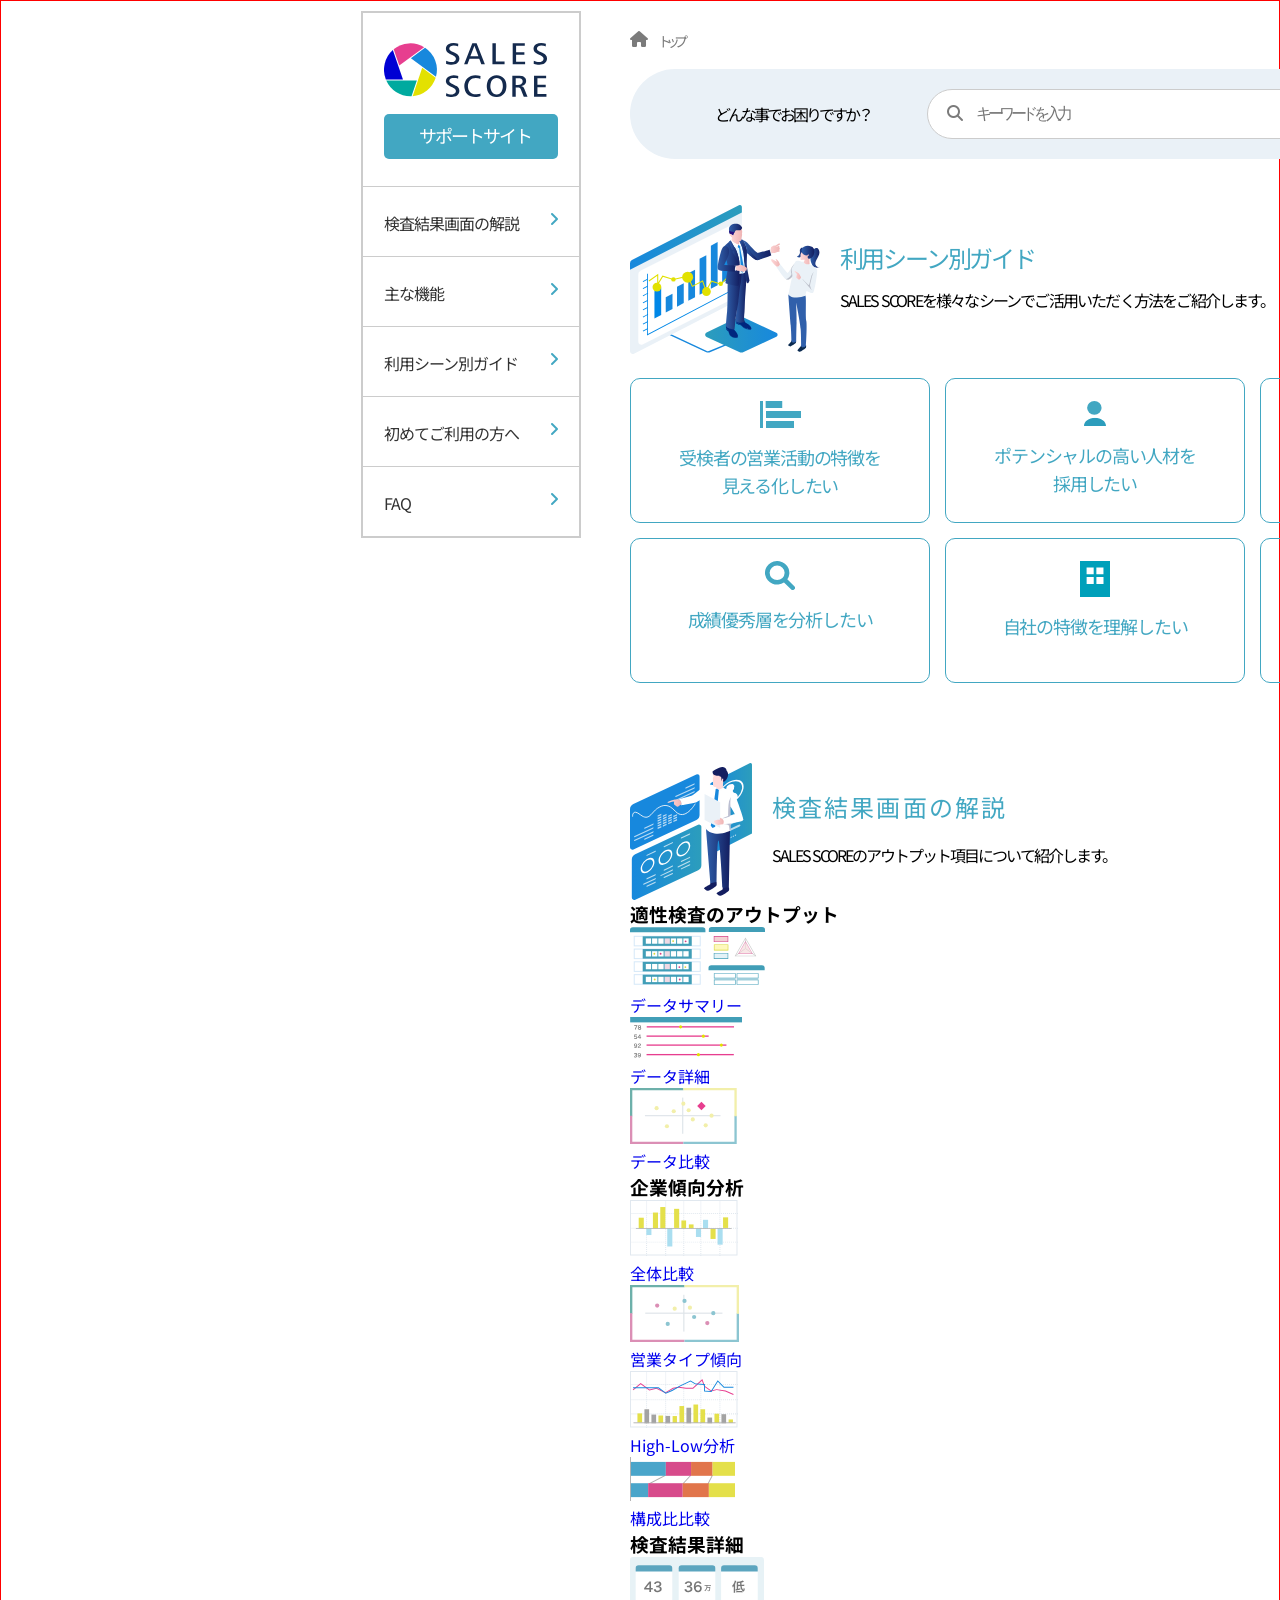
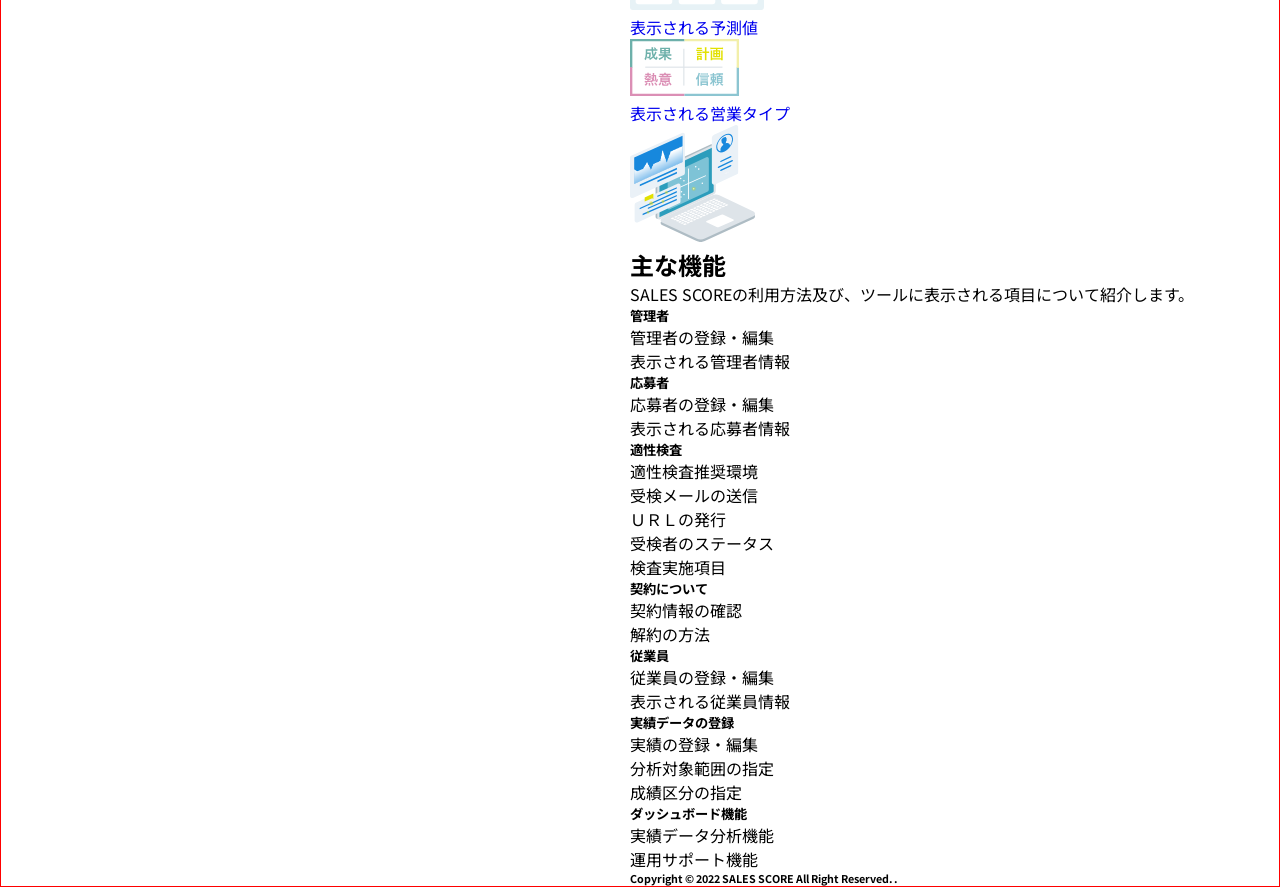
==== lamvuthanhtai/index.html @ 81ef3e2a "html structure" ====
<!DOCTYPE html>
<html lang="en">

<head>
    <meta charset="UTF-8">
    <meta http-equiv="X-UA-Compatible" content="IE=edge">
    <meta name="viewport" content="width=device-width, initial-scale=1.0">
    <title>Document</title>

    <!-- Link fonts -->
    <link rel="preconnect" href="https://fonts.googleapis.com">
    <link rel="preconnect" href="https://fonts.gstatic.com" crossorigin>
    <link href="https://fonts.googleapis.com/css2?family=Noto+Sans+JP:wght@400;500;700&display=swap" rel="stylesheet">

    <!-- Link icon -->
    <link rel="stylesheet" href="https://cdnjs.cloudflare.com/ajax/libs/font-awesome/6.4.2/css/all.min.css"
        integrity="sha512-z3gLpd7yknf1YoNbCzqRKc4qyor8gaKU1qmn+CShxbuBusANI9QpRohGBreCFkKxLhei6S9CQXFEbbKuqLg0DA=="
        crossorigin="anonymous" referrerpolicy="no-referrer" />

    <!-- Link css -->
    <link rel="stylesheet" href="./assets/css/base.css">
    <link rel="stylesheet" href="./assets/css/style.css">


</head>

<body>
    <div class="myapp">
        <div class="myapp__cover">
            <div class="myapp__column--left">
                <nav class="navbar">
                    <div class="navbar__cover">
                        <img src="./assets/img/アートワーク 7.svg" alt="company_logo" class="navbar__logo">
                        <a href="#" class="navbar__move">サポートサイト</a>
                    </div>
                    <ul class="navbar__list">
                        <li class="navbar__item">
                            <a href="#" class="navbar__link">
                                検査結果画面の解説
                                <i class="fa-sharp fa-solid fa-angle-right navbar__icon"></i>
                            </a>
                        </li>
                        <li class="navbar__item">
                            <a href="#" class="navbar__link">
                                主な機能
                                <i class="fa-sharp fa-solid fa-angle-right navbar__icon"></i>
                            </a>
                        </li>
                        <li class="navbar__item">
                            <a href="#" class="navbar__link">
                                利用シーン別ガイド
                                <i class="fa-sharp fa-solid fa-angle-right navbar__icon"></i>
                            </a>
                        </li>
                        <li class="navbar__item">
                            <a href="#" class="navbar__link">
                                初めてご利用の方へ
                                <i class="fa-sharp fa-solid fa-angle-right navbar__icon"></i>
                            </a>
                        </li>
                        <li class="navbar__item">
                            <a href="#" class="navbar__link">
                                FAQ
                                <i class="fa-sharp fa-solid fa-angle-right navbar__icon"></i>
                            </a>
                        </li>
                    </ul>
                </nav>
            </div>
            <div class="myapp__column--right">
                <header class="header">
                    <div class="header__cover">
                        <div class="header__left">
                            <a href="#" class="header__home">
                                <i class="fa-solid fa-house header__home--icon"></i>
                                <span class="header__home--text">トップ</span>
                            </a>
                        </div>
                        <div class="header__right">
                            <a href="#" class="header__login">
                                ログイン
                                <i class="fa-solid fa-arrow-up-right-from-square header__login--icon"></i>
                            </a>
                            <a href="#" class="header__mail">
                                お問い合わせ
                                <i class="fa-regular fa-envelope header__mail--icon"></i>
                            </a>
                        </div>
                    </div>
                    <div class="search">
                        <div class="search__cover">
                            <div class="search__lable">どんな事でお困りですか？</div>
                            <div class="search__input--cover">
                                <input type="text" class="search__input" placeholder="キーワードを入力">
                                <a href="#" class="search__action">
                                    <i class="fa-solid fa-magnifying-glass search__icon"></i>
                                </a>
                            </div>
                            <button class="search__btn">検索</button>
                        </div>
                    </div>
                </header>
                <main class="main">
                    <section class="intro">
                        <img src="./assets/img/アートワーク 38.svg" alt="introductions_img" class="intro__image">
                        <div class="intro__content">
                            <h1 class="intro__heading">利用シーン別ガイド</h1>
                            <p class="intro__para">SALES SCOREを様々なシーンでご活用いただく方法をご紹介します。</p>
                        </div>
                    </section>
                    <section class="option">
                        <div class="option__list">
                            <a href="#" class="option__link">
                                <div class="option__content">
                                    <div class="option__img">
                                        <img src="./assets/img/icon_charbar.svg" alt="icon_charbar" class="option__logo">
                                    </div>
                                    <div class="option__title">
                                        <p class="option__para">
                                            受検者の営業活動の特徴を見える化したい
                                        </p>
                                    </div>
                                </div>
                            </a>
                            <a href="#" class="option__link">
                                <div class="option__content">
                                    <div class="option__img">
                                        <img src="./assets/img/icon_person.svg" alt="icon_person" class="option__logo">
                                    </div>
                                    <div class="option__title">
                                        <p class="option__para">
                                            ポテンシャルの高い人材を採用したい
                                        </p>
                                    </div>
                                </div>
                            </a>
                            <a href="#" class="option__link">
                                <div class="option__content">
                                    <div class="option__img">
                                        <img src="./assets/img/icon_dev.svg" alt="icon_dev" class="option__logo">
                                    </div>
                                    <div class="option__title">
                                        <p class="option__para">
                                            離職率を改善したい
                                        </p>
                                    </div>
                                </div>
                            </a>
                            <a href="#" class="option__link">
                                <div class="option__content">
                                    <div class="option__img">
                                        <img src="./assets/img/icon_search.svg" alt="icon_search" class="option__logo">
                                    </div>
                                    <div class="option__title">
                                        <p class="option__para">
                                            成績優秀層を分析したい
                                        </p>
                                    </div>
                                </div>
                            </a>
                            <a href="#" class="option__link">
                                <div class="option__content">
                                    <div class="option__img">
                                        <img src="./assets/img/icon_window.svg" alt="icon_window" class="option__logo">
                                    </div>
                                    <div class="option__title">
                                        <p class="option__para">
                                            自社の特徴を理解したい
                                        </p>
                                    </div>
                                </div>
                            </a>
                            <a href="#" class="option__link">
                                <div class="option__content">
                                    <div class="option__img">
                                        <img src="./assets/img/icon_comment.svg" alt="icon_comment" class="option__logo">
                                    </div>
                                    <div class="option__title">
                                        <p class="option__para">
                                            社員のコミュニケーションを改善したい
                                        </p>
                                    </div>
                                </div>
                            </a>
                        </div>
                    </section>
                    <section class="explain">
                        <img src="./assets/img/アートワーク 8.svg" alt="explain_img" class="explain__image">
                        <div class="explain__content">
                            <h1 class="explain__heading">検査結果画面の解説</h1>
                            <p class="explain__para">SALES SCOREのアウトプット項目について紹介します。</p>
                        </div>
                    </section>
                    <section class="output">
                        <div class="output__cover">
                            <h3 class="output__heading">適性検査のアウトプット</h3>
                            <ul class="output__list">
                                <li class="output__item">
                                    <a href="#" class="output__link">
                                        <img src="./assets/img/Group 47503.svg" alt="char_logo" class="output__logo">
                                        <p class="output__title">データサマリー</p>
                                    </a>
                                </li>
                                <li class="output__item">
                                    <a href="#" class="output__link">
                                        <img src="./assets/img/Group 47547.svg" alt="char_logo" class="output__logo">
                                        <p class="output__title">データ詳細</p>
                                    </a>
                                </li>
                                <li class="output__item">
                                    <a href="#" class="output__link">
                                        <img src="./assets/img/Group 47550.svg" alt="char_logo" class="output__logo">
                                        <p class="output__title">データ比較</p>
                                    </a>
                                </li>
                            </ul>
                        </div>
                        <div class="output__cover">
                            <h3 class="output__heading">企業傾向分析</h3>
                            <ul class="output__list">
                                <li class="output__item">
                                    <a href="#" class="output__link">
                                        <img src="./assets/img/Group 47553.svg" alt="char_logo" class="output__logo">
                                        <p class="output__title">全体比較</p>
                                    </a>
                                </li>
                                <li class="output__item">
                                    <a href="#" class="output__link">
                                        <img src="./assets/img/Group 47556.svg" alt="char_logo" class="output__logo">
                                        <p class="output__title">営業タイプ傾向</p>
                                    </a>
                                </li>
                                <li class="output__item">
                                    <a href="#" class="output__link">
                                        <img src="./assets/img/Group 47557.svg" alt="char_logo" class="output__logo">
                                        <p class="output__title">High-Low分析</p>
                                    </a>
                                </li>
                                <li class="output__item">
                                    <a href="#" class="output__link">
                                        <img src="./assets/img/Group 47558.svg" alt="char_logo" class="output__logo">
                                        <p class="output__title">構成比比較</p>
                                    </a>
                                </li>
                            </ul>
                        </div>
                        <div class="output__cover">
                            <h3 class="output__heading">検査結果詳細</h3>
                            <ul class="output__list">
                                <li class="output__item">
                                    <a href="#" class="output__link">
                                        <img src="./assets/img/Group 47564.svg" alt="char_logo" class="output__logo">
                                        <p class="output__title">表示される予測値</p>
                                    </a>
                                </li>
                                <li class="output__item">
                                    <a href="#" class="output__link">
                                        <img src="./assets/img/Group 47563.svg" alt="char_logo" class="output__logo">
                                        <p class="output__title"> 表示される営業タイプ</p>
                                    </a>
                                </li>
                            </ul>
                        </div>
                    </section>
                    <section class="function">
                        <img src="./assets/img/アートワーク 39.svg" alt="function_img" class="function__image">
                        <div class="function__content">
                            <h1 class="function__heading">主な機能</h1>
                            <p class="function__para">SALES SCOREの利用方法及び、ツールに表示される項目について紹介します。</p>
                        </div>
                    </section>
                    <section class="info">
                        <div class="info__column">
                            <div class="info__cover">
                                <h5 class="info__title">管理者</h5>
                                <ul class="info__list">
                                    <li class="info__item">管理者の登録・編集</li>
                                    <li class="info__item">表示される管理者情報</li>
                                </ul>
                            </div>
                            <div class="info__cover">
                                <h5 class="info__title">応募者</h5>
                                <ul class="info__list">
                                    <li class="info__item">応募者の登録・編集</li>
                                    <li class="info__item">表示される応募者情報</li>
                                </ul>
                            </div>
                            <div class="info__cover">
                                <h5 class="info__title">適性検査</h5>
                                <ul class="info__list">
                                    <li class="info__item">適性検査推奨環境</li>
                                    <li class="info__item">受検メールの送信</li>
                                    <li class="info__item">ＵＲＬの発行</li>
                                    <li class="info__item">受検者のステータス</li>
                                    <li class="info__item">検査実施項目</li>
                                </ul>
                            </div>
                            <div class="info__cover">
                                <h5 class="info__title">契約について</h5>
                                <ul class="info__list">
                                    <li class="info__item">契約情報の確認</li>
                                    <li class="info__item">解約の方法</li>
                                </ul>
                            </div>
                        </div>
                        <div class="info__column">
                            <div class="info__cover">
                                <h5 class="info__title">従業員</h5>
                                <ul class="info__list">
                                    <li class="info__item">従業員の登録・編集</li>
                                    <li class="info__item">表示される従業員情報</li>
                                </ul>
                            </div>
                            <div class="info__cover">
                                <h5 class="info__title">実績データの登録</h5>
                                <ul class="info__list">
                                    <li class="info__item">実績の登録・編集</li>
                                    <li class="info__item">分析対象範囲の指定</li>
                                    <li class="info__item">成績区分の指定</li>
                                </ul>
                            </div>
                            <div class="info__cover">
                                <h5 class="info__title">ダッシュボード機能</h5>
                                <ul class="info__list">
                                    <li class="info__item">実績データ分析機能</li>
                                    <li class="info__item">運用サポート機能</li>
                                </ul>
                            </div>
                        </div>
                    </section>
                </main>
                <footer class="footer">
                    <div class="footer__cover">
                        <h6 class="footer__info">Copyright © 2022 SALES SCORE All Right Reserved. .</h6>
                    </div>
                </footer>
            </div>
        </div>
    </div>
</body>

</html>
---- lamvuthanhtai/assets/css/base.css ----
:root {
    --white-color: #ffffff;
    --main-color: #42A7C2;
    --primary-text-color: #333333;
    --icon-color: #7B7B7B;
    --box-color: #EAF1F7;

    --ff-main: 'Noto Sans JP', sans-serif;

    --fw-regular: 400;
    --fw-medium: 500;
    --fw-bold: 700;

    --fs-12: 12px;
    --fs-14: 14px;
    --fs-16: 16px;
    --fs-18: 18px;
    --fs-20: 20px;
    --fs-26: 26px;

    --max-w: 1920px;
}

/* Reset CSS */

/* Box-sizing border-box cho tất cả các phần tử */
*, *::before, *::after {
  box-sizing: border-box;
  margin: 0;
  padding: 0;
}

/* Loại bỏ đường viền cho các phần tử */
button, input, select, textarea {
  border: none;
  background: none;
}

/* Thiết lập font chung và kích thước chữ mặc định */
body {
  font-family: var(--ff-main);
}

/* Loại bỏ định dạng mặc định của danh sách và đường gạch chân của liên kết */
ul, ol {
  list-style: none;
}

a {
  text-decoration: none;
}

/* Thêm thuộc tính cursor pointer cho các phần tử có thể tương tác */
a, button {
  cursor: pointer;
}
---- lamvuthanhtai/assets/css/style.css ----
.body {
    display: flex;
    font-size: var(--fs-16);
    font-weight: var(--fw-regular);
}

/* Set layout */

.myapp {
    margin: auto;
    display: flex;
    flex-wrap: wrap;
    border: 1px solid red;
    max-width: var(--max-w);
}


.myapp__cover {
    gap: 49px;
    display: flex;
    /* flex-wrap: wrap; */
    padding: 10px 360px 0 360px;
}

/* navbar------------------------------------------------------------------- */

.navbar {
    border: 2px solid #ccc;
}

.navbar__cover {
    gap: 17px;
    display: flex;
    flex-direction: column;
    padding: 30px 21px 27px 21px;
}

.navbar__logo {
    width: 163.32px;
    height: 54.11px;
}

.navbar__move {
    width: 174px;
    letter-spacing: -2px;
    border-radius: 5px;
    text-align: center;
    font-size: var(--fs-18);
    padding: 8px 0px 11px 8px;
    color: var(--white-color);
    background-color: var(--main-color);
}

.navbar__list {
    width: 100%;
}

.navbar__item {
    padding: 24px 0px 21px 0px;
    border-top: 1px solid #ccc;
    letter-spacing: -1px;
}

.navbar__link {
    width: 100%;
    display: flex;
    padding: 0px 21px;
    flex-direction: row;
    justify-content: space-between;
    color: var(--primary-text-color);
}

.navbar__icon {
    width: 9px;
    height: 13.87px;
    color: var(--main-color);
}


.myapp__column--right {
    width: 932px;
}

/* header------------------------------------------------------------------- */

.header {
    margin-top: 20px;
}

.header__cover {
    display: flex;
    justify-content: space-between;
}

.header__home {
    gap: 10.1px;
    display: flex;
    color: var(--icon-color);
}

.header__home--icon {
    width: 17.87px;
    height: 15.89px;
}

.header__home--text {
    letter-spacing: -6px;
    font-size: var(--fs-14);
}


.header__right {
    gap: 27px;
    display: flex;
}

.header__login {
    gap: 22px;
    display: flex;
    letter-spacing: -4px;
    font-size: var(--fs-14);
    color: var(--icon-color);
}

.header__login--icon {
    font-size: 14px;
}

.header__mail {
    gap: 18px;
    display: flex;
    letter-spacing: -1px;
    font-size: var(--fs-14);
    color: var(--icon-color);
}

.header__mail--icon {
    font-size: 19px;
}

.search {
    margin-top: 18px;
}

.search__cover {
    display: flex;
    align-items: center;
    border-radius: 50px;
    padding: 20px 85px 20px 85px;
    background-color: var(--box-color);
}

.search__lable {
    padding-right: 56px;
    letter-spacing: -3px;
    font-size: var(--fs-16);
}

.search__input--cover {
    position: relative;
}

.search__input {
    width: 426px;
    height: 50px;
    outline: none;
    padding-left: 48px;
    border-radius: 50px;
    font-size: var(--fs-16);
    border: 1px solid #ccc;
    background-color: var(--white-color);
}

.search__input::placeholder {
    padding: 15px 0 14px 0;
    letter-spacing: -4.4px;
    font-size: var(--fs-16);
}

.search__action {
    color: var(--icon-color) !important;
}

.search__icon {
    left: 20px;
    top: 15.7px;
    bottom: 16px;
    position: absolute;
}

.search__btn {
    margin-left: 13px;
    border-radius: 10px;
    letter-spacing: 1.5px;
    font-size: var(--fs-16);
    color: var(--white-color);
    padding: 16px 30px 12px 31px;
    background-color: var(--main-color);
    text-align: center;
}

/* main-intro------------------------------------------------------------------- */

.intro {
    margin-top: 46px;
    display: flex;
    gap: 20px;
    align-items: center;
}

.intro__content {
    line-height: 42px;
}

.intro__heading {
    letter-spacing: -2.2px;
    color: var(--main-color);
    font-weight: var(--fw-regular);
}

.intro__para {
    letter-spacing: -1.8px;
}

/* main-options------------------------------------------------------------------- */
.option {
    margin-top: 24px;
}

.option__list {
    display: flex;
    flex-direction: row;
    flex-wrap: wrap;
    gap: 15px;
}

.option__link {
    border: 1px solid var(--main-color);
    border-radius: 10px;
    width: 300px;
    height: 145px;
    padding: 22px 48px 26px 48px;
}

.option__content {
    display: flex;
    flex-direction: column;
    gap: 15px;
}

.option__img {
    display: flex;
    justify-content: center;
}

.option__logo {

}

.option__title {

}

.option__para {
    text-align: center;
    line-height: 28px;
    letter-spacing: -1.2px;
    font-size: var(--fs-18);
    color: var(--main-color);
}

/* main-explain------------------------------------------------------------------- */

.explain {
    margin-top: 80px;
    display: flex;
    gap: 20px;
    align-items: center;
}

.explain__image {

}

.explain__content {
    line-height: 49px;
}

.explain__heading {
    letter-spacing: 2.1px;
    color: var(--main-color);
    font-weight: var(--fw-regular);
}

.explain__para {
    letter-spacing: -2px;
    font-weight: var(--fw-regular);
}
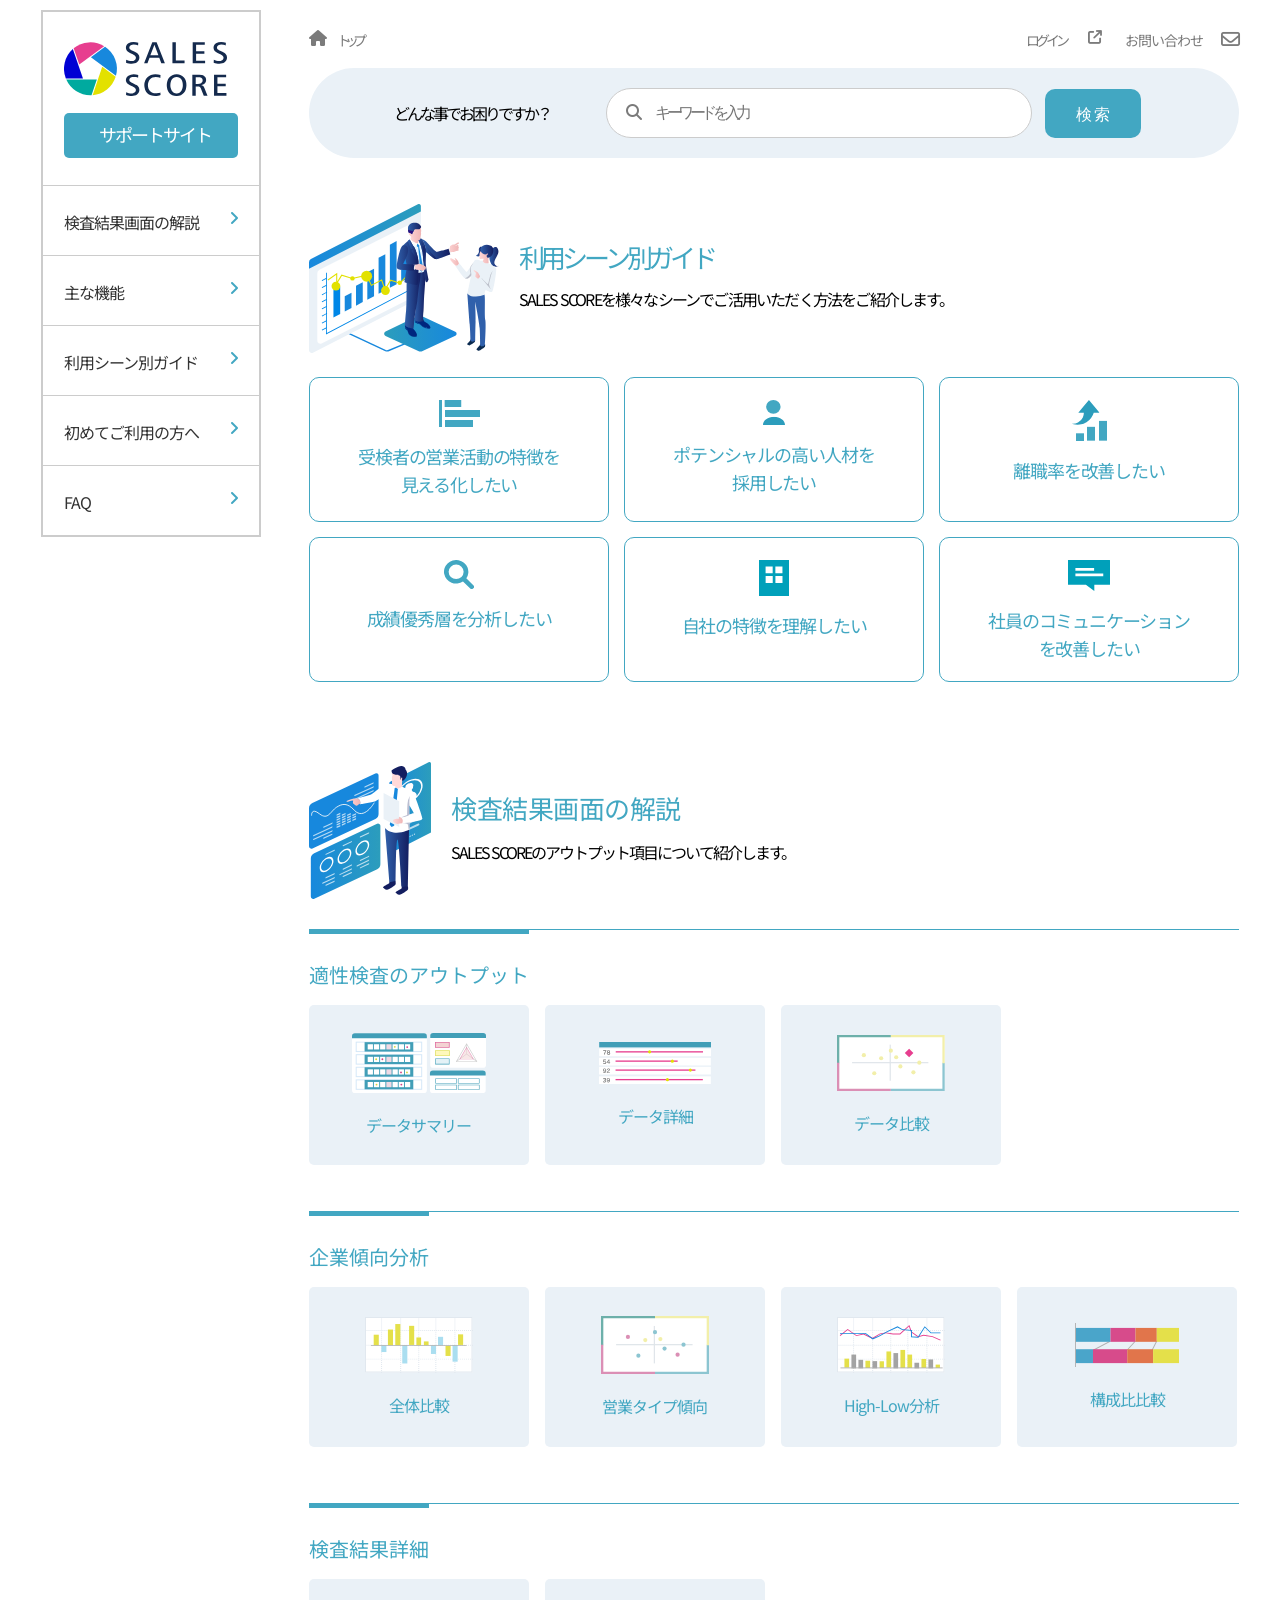
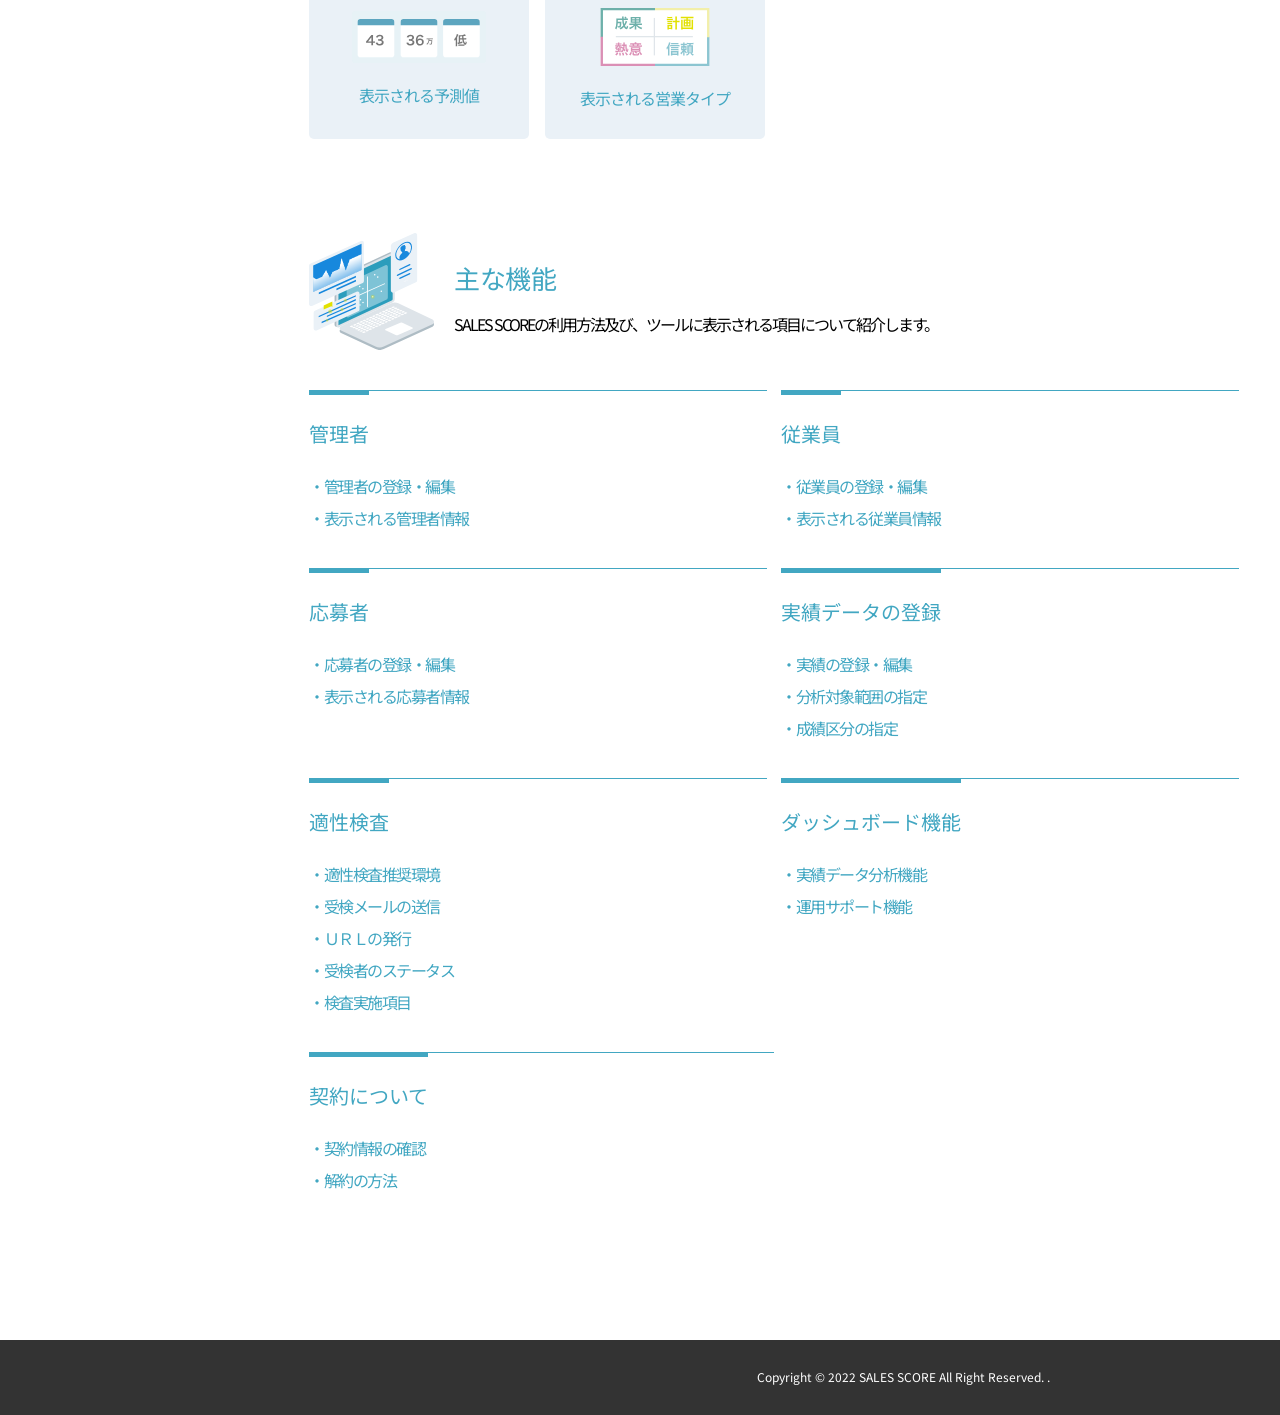
==== commit bc1997ba: "responsive done" ====
--- a/lamvuthanhtai/index.html
+++ b/lamvuthanhtai/index.html
@@ -20,14 +20,59 @@
     <!-- Link css -->
     <link rel="stylesheet" href="./assets/css/base.css">
     <link rel="stylesheet" href="./assets/css/style.css">
-
+    <link rel="stylesheet" href="./assets/css/responsive.css">
 
 </head>
 
 <body>
     <div class="myapp">
+        <!-- Navbar mobile -->
+        <nav class="nav__mobile">
+            <div class="nav__mobile--cover">
+                <img src="./assets/img/アートワーク 7.svg" alt="company_logo" class="nav__mobile--logo">
+                <div class="nav__mobile--btn" id="menu__btn">
+                    <i class="fa-solid fa-bars nav__mobile--menu"></i>
+                </div>
+            </div>
+            <ul class="nav__mobile--list" id="menu__list">
+                <li class="nav__mobile--item">
+                    <a href="#" class="nav__mobile--link">
+                        検査結果画面の解説
+                        <i class="fa-sharp fa-solid fa-angle-right nav__mobile--icon"></i>
+                    </a>
+                </li>
+                <li class="nav__mobile--item">
+                    <a href="#" class="nav__mobile--link">
+                        主な機能
+                        <i class="fa-sharp fa-solid fa-angle-right nav__mobile--icon"></i>
+                    </a>
+                </li>
+                <li class="nav__mobile--item">
+                    <a href="#" class="nav__mobile--link">
+                        利用シーン別ガイド
+                        <i class="fa-sharp fa-solid fa-angle-right nav__mobile--icon"></i>
+                    </a>
+                </li>
+                <li class="nav__mobile--item">
+                    <a href="#" class="nav__mobile--link">
+                        初めてご利用の方へ
+                        <i class="fa-sharp fa-solid fa-angle-right nav__mobile--icon"></i>
+                    </a>
+                </li>
+                <li class="nav__mobile--item">
+                    <a href="#" class="nav__mobile--link">
+                        FAQ
+                        <i class="fa-sharp fa-solid fa-angle-right nav__mobile--icon"></i>
+                    </a>
+                </li>
+                <li class="nav__mobile--item">
+                    <a href="#" class="nav__mobile--move">サポートサイト</a>
+                </li>
+            </ul>
+        </nav>
         <div class="myapp__cover">
-            <div class="myapp__column--left">
+            <!-- Navbar desktop -->
+            <div class="myapp__column--left nav__desktop">
                 <nav class="navbar">
                     <div class="navbar__cover">
                         <img src="./assets/img/アートワーク 7.svg" alt="company_logo" class="navbar__logo">
@@ -113,7 +158,8 @@
                             <a href="#" class="option__link">
                                 <div class="option__content">
                                     <div class="option__img">
-                                        <img src="./assets/img/icon_charbar.svg" alt="icon_charbar" class="option__logo">
+                                        <img src="./assets/img/icon_charbar.svg" alt="icon_charbar"
+                                            class="option__logo">
                                     </div>
                                     <div class="option__title">
                                         <p class="option__para">
@@ -173,7 +219,8 @@
                             <a href="#" class="option__link">
                                 <div class="option__content">
                                     <div class="option__img">
-                                        <img src="./assets/img/icon_comment.svg" alt="icon_comment" class="option__logo">
+                                        <img src="./assets/img/icon_comment.svg" alt="icon_comment"
+                                            class="option__logo">
                                     </div>
                                     <div class="option__title">
                                         <p class="option__para">
@@ -191,72 +238,72 @@
                             <p class="explain__para">SALES SCOREのアウトプット項目について紹介します。</p>
                         </div>
                     </section>
-                    <section class="output">
-                        <div class="output__cover">
-                            <h3 class="output__heading">適性検査のアウトプット</h3>
-                            <ul class="output__list">
-                                <li class="output__item">
-                                    <a href="#" class="output__link">
-                                        <img src="./assets/img/Group 47503.svg" alt="char_logo" class="output__logo">
-                                        <p class="output__title">データサマリー</p>
-                                    </a>
-                                </li>
-                                <li class="output__item">
-                                    <a href="#" class="output__link">
-                                        <img src="./assets/img/Group 47547.svg" alt="char_logo" class="output__logo">
-                                        <p class="output__title">データ詳細</p>
-                                    </a>
-                                </li>
-                                <li class="output__item">
-                                    <a href="#" class="output__link">
-                                        <img src="./assets/img/Group 47550.svg" alt="char_logo" class="output__logo">
-                                        <p class="output__title">データ比較</p>
+                    <section class="chart">
+                        <div class="chart__cover">
+                            <h3 class="chart__heading">適性検査のアウトプット</h3>
+                            <ul class="chart__list">
+                                <li class="chart__item">
+                                    <a href="#" class="chart__link">
+                                        <img src="./assets/img/Group 47503.svg" alt="char_logo" class="chart__logo">
+                                        <p class="chart__title">データサマリー</p>
+                                    </a>
+                                </li>
+                                <li class="chart__item">
+                                    <a href="#" class="chart__link">
+                                        <img src="./assets/img/Group 47547.svg" alt="char_logo" class="chart__logo">
+                                        <p class="chart__title">データ詳細</p>
+                                    </a>
+                                </li>
+                                <li class="chart__item">
+                                    <a href="#" class="chart__link">
+                                        <img src="./assets/img/Group 47550.svg" alt="char_logo" class="chart__logo">
+                                        <p class="chart__title">データ比較</p>
                                     </a>
                                 </li>
                             </ul>
                         </div>
-                        <div class="output__cover">
-                            <h3 class="output__heading">企業傾向分析</h3>
-                            <ul class="output__list">
-                                <li class="output__item">
-                                    <a href="#" class="output__link">
-                                        <img src="./assets/img/Group 47553.svg" alt="char_logo" class="output__logo">
-                                        <p class="output__title">全体比較</p>
-                                    </a>
-                                </li>
-                                <li class="output__item">
-                                    <a href="#" class="output__link">
-                                        <img src="./assets/img/Group 47556.svg" alt="char_logo" class="output__logo">
-                                        <p class="output__title">営業タイプ傾向</p>
-                                    </a>
-                                </li>
-                                <li class="output__item">
-                                    <a href="#" class="output__link">
-                                        <img src="./assets/img/Group 47557.svg" alt="char_logo" class="output__logo">
-                                        <p class="output__title">High-Low分析</p>
-                                    </a>
-                                </li>
-                                <li class="output__item">
-                                    <a href="#" class="output__link">
-                                        <img src="./assets/img/Group 47558.svg" alt="char_logo" class="output__logo">
-                                        <p class="output__title">構成比比較</p>
+                        <div class="chart__cover">
+                            <h3 class="chart__heading">企業傾向分析</h3>
+                            <ul class="chart__list">
+                                <li class="chart__item">
+                                    <a href="#" class="chart__link">
+                                        <img src="./assets/img/Group 47553.svg" alt="char_logo" class="chart__logo">
+                                        <p class="chart__title">全体比較</p>
+                                    </a>
+                                </li>
+                                <li class="chart__item">
+                                    <a href="#" class="chart__link">
+                                        <img src="./assets/img/Group 47556.svg" alt="char_logo" class="chart__logo">
+                                        <p class="chart__title">営業タイプ傾向</p>
+                                    </a>
+                                </li>
+                                <li class="chart__item">
+                                    <a href="#" class="chart__link">
+                                        <img src="./assets/img/Group 47557.svg" alt="char_logo" class="chart__logo">
+                                        <p class="chart__title">High-Low分析</p>
+                                    </a>
+                                </li>
+                                <li class="chart__item">
+                                    <a href="#" class="chart__link">
+                                        <img src="./assets/img/Group 47558.svg" alt="char_logo" class="chart__logo">
+                                        <p class="chart__title">構成比比較</p>
                                     </a>
                                 </li>
                             </ul>
                         </div>
-                        <div class="output__cover">
-                            <h3 class="output__heading">検査結果詳細</h3>
-                            <ul class="output__list">
-                                <li class="output__item">
-                                    <a href="#" class="output__link">
-                                        <img src="./assets/img/Group 47564.svg" alt="char_logo" class="output__logo">
-                                        <p class="output__title">表示される予測値</p>
-                                    </a>
-                                </li>
-                                <li class="output__item">
-                                    <a href="#" class="output__link">
-                                        <img src="./assets/img/Group 47563.svg" alt="char_logo" class="output__logo">
-                                        <p class="output__title"> 表示される営業タイプ</p>
+                        <div class="chart__cover chart__cover--fix">
+                            <h3 class="chart__heading">検査結果詳細</h3>
+                            <ul class="chart__list">
+                                <li class="chart__item">
+                                    <a href="#" class="chart__link">
+                                        <img src="./assets/img/Group 47564.svg" alt="char_logo" class="chart__logo">
+                                        <p class="chart__title">表示される予測値</p>
+                                    </a>
+                                </li>
+                                <li class="chart__item">
+                                    <a href="#" class="chart__link">
+                                        <img src="./assets/img/Group 47563.svg" alt="char_logo" class="chart__logo">
+                                        <p class="chart__title"> 表示される営業タイプ</p>
                                     </a>
                                 </li>
                             </ul>
@@ -270,73 +317,78 @@
                         </div>
                     </section>
                     <section class="info">
-                        <div class="info__column">
+                        <div class="info__row">
                             <div class="info__cover">
                                 <h5 class="info__title">管理者</h5>
                                 <ul class="info__list">
-                                    <li class="info__item">管理者の登録・編集</li>
-                                    <li class="info__item">表示される管理者情報</li>
-                                </ul>
-                            </div>
+                                    <li class="info__item">・管理者の登録・編集</li>
+                                    <li class="info__item">・表示される管理者情報</li>
+                                </ul>
+                            </div>
+                            <div class="info__cover">
+                                <h5 class="info__title">従業員</h5>
+                                <ul class="info__list">
+                                    <li class="info__item">・従業員の登録・編集</li>
+                                    <li class="info__item">・表示される従業員情報</li>
+                                </ul>
+                            </div>
+                        </div>
+                        <div class="info__row">
                             <div class="info__cover">
                                 <h5 class="info__title">応募者</h5>
                                 <ul class="info__list">
-                                    <li class="info__item">応募者の登録・編集</li>
-                                    <li class="info__item">表示される応募者情報</li>
-                                </ul>
-                            </div>
+                                    <li class="info__item">・応募者の登録・編集</li>
+                                    <li class="info__item">・表示される応募者情報</li>
+                                </ul>
+                            </div>
+                            <div class="info__cover">
+                                <h5 class="info__title">実績データの登録</h5>
+                                <ul class="info__list">
+                                    <li class="info__item">・実績の登録・編集</li>
+                                    <li class="info__item">・分析対象範囲の指定</li>
+                                    <li class="info__item">・成績区分の指定</li>
+                                </ul>
+                            </div>
+                        </div>
+                        <div class="info__row">
                             <div class="info__cover">
                                 <h5 class="info__title">適性検査</h5>
                                 <ul class="info__list">
-                                    <li class="info__item">適性検査推奨環境</li>
-                                    <li class="info__item">受検メールの送信</li>
-                                    <li class="info__item">ＵＲＬの発行</li>
-                                    <li class="info__item">受検者のステータス</li>
-                                    <li class="info__item">検査実施項目</li>
-                                </ul>
-                            </div>
+                                    <li class="info__item">・適性検査推奨環境</li>
+                                    <li class="info__item">・受検メールの送信</li>
+                                    <li class="info__item">・ＵＲＬの発行</li>
+                                    <li class="info__item">・受検者のステータス</li>
+                                    <li class="info__item">・検査実施項目</li>
+                                </ul>
+                            </div>
+                            <div class="info__cover">
+                                <h5 class="info__title">ダッシュボード機能</h5>
+                                <ul class="info__list">
+                                    <li class="info__item">・実績データ分析機能</li>
+                                    <li class="info__item">・運用サポート機能</li>
+                                </ul>
+                            </div>
+                        </div>
+                        <div class="info__row">
                             <div class="info__cover">
                                 <h5 class="info__title">契約について</h5>
                                 <ul class="info__list">
-                                    <li class="info__item">契約情報の確認</li>
-                                    <li class="info__item">解約の方法</li>
-                                </ul>
-                            </div>
-                        </div>
-                        <div class="info__column">
-                            <div class="info__cover">
-                                <h5 class="info__title">従業員</h5>
-                                <ul class="info__list">
-                                    <li class="info__item">従業員の登録・編集</li>
-                                    <li class="info__item">表示される従業員情報</li>
-                                </ul>
-                            </div>
-                            <div class="info__cover">
-                                <h5 class="info__title">実績データの登録</h5>
-                                <ul class="info__list">
-                                    <li class="info__item">実績の登録・編集</li>
-                                    <li class="info__item">分析対象範囲の指定</li>
-                                    <li class="info__item">成績区分の指定</li>
-                                </ul>
-                            </div>
-                            <div class="info__cover">
-                                <h5 class="info__title">ダッシュボード機能</h5>
-                                <ul class="info__list">
-                                    <li class="info__item">実績データ分析機能</li>
-                                    <li class="info__item">運用サポート機能</li>
+                                    <li class="info__item">・契約情報の確認</li>
+                                    <li class="info__item">・解約の方法</li>
                                 </ul>
                             </div>
                         </div>
                     </section>
                 </main>
-                <footer class="footer">
-                    <div class="footer__cover">
-                        <h6 class="footer__info">Copyright © 2022 SALES SCORE All Right Reserved. .</h6>
-                    </div>
-                </footer>
             </div>
         </div>
+        <footer class="footer">
+            <div class="footer__cover">
+                <h6 class="footer__info">Copyright © 2022 SALES SCORE All Right Reserved. .</h6>
+            </div>
+        </footer>
     </div>
+    <script src="./assets/js/breadcrumb.js"></script>
 </body>
 
 </html>
--- a/lamvuthanhtai/assets/css/style.css
+++ b/lamvuthanhtai/assets/css/style.css
@@ -5,26 +5,26 @@
 }
 
 /* Set layout */
-
 .myapp {
     margin: auto;
     display: flex;
     flex-wrap: wrap;
-    border: 1px solid red;
     max-width: var(--max-w);
 }
 
-
 .myapp__cover {
-    gap: 49px;
-    display: flex;
-    /* flex-wrap: wrap; */
-    padding: 10px 360px 0 360px;
+    gap: 268px;
+    margin: auto;
+    display: flex;
+    flex-wrap: wrap;
+    padding-top: 10px;
+    flex-direction: row;
 }
 
 /* navbar------------------------------------------------------------------- */
 
 .navbar {
+    position: fixed;
     border: 2px solid #ccc;
 }
 
@@ -42,9 +42,9 @@
 
 .navbar__move {
     width: 174px;
-    letter-spacing: -2px;
     border-radius: 5px;
     text-align: center;
+    letter-spacing: -2px;
     font-size: var(--fs-18);
     padding: 8px 0px 11px 8px;
     color: var(--white-color);
@@ -56,9 +56,9 @@
 }
 
 .navbar__item {
+    letter-spacing: -1px;
     padding: 24px 0px 21px 0px;
     border-top: 1px solid #ccc;
-    letter-spacing: -1px;
 }
 
 .navbar__link {
@@ -76,9 +76,75 @@
     color: var(--main-color);
 }
 
+.nav__mobile{
+    width: 100%;
+    display: none !important;
+}
+
+.nav__mobile--cover {
+    display: flex;
+    z-index: 1000;
+    padding: 12px 24px;
+    position: relative;
+    align-items: center;
+    justify-content: space-between;
+    background-color: var(--main-color);
+}
+
+.nav__mobile--btn {
+    cursor: pointer;
+}
+
+.nav__mobile--menu {
+    font-size: 42px;
+}
+
+.nav__mobile--list {
+    left: 0;
+    right: 0;
+    top: 78px;
+    z-index: 2;
+    padding: 20px;
+    position: absolute;
+    background-color: #93c2cf;
+    transform: translateY(-140%);
+    transition: transform linear 0.4s;
+}
+
+.nav__mobile--list.show {
+    transform: translateY(-0%) !important;
+}
+
+.nav__mobile--item {
+    font-size: 18px;
+    padding: 12px 30px;
+}
+
+.nav__mobile--link {
+    display: flex;
+    align-items: center;
+    color: var(--primary-text-color);
+}
+
+.nav__mobile--link:hover {
+    color: var(--white-color);
+}
+
+.nav__mobile--move {
+    padding: 12px;
+    border-radius: 10px;
+    color: var(--white-color);
+    background-color: var(--main-color);
+}
+
+.nav__mobile--icon {
+    font-size: 16px;
+    padding-left: 12px;
+    color: var(--primary-text-color);
+}
 
 .myapp__column--right {
-    width: 932px;
+    width: 930px;
 }
 
 /* header------------------------------------------------------------------- */
@@ -144,6 +210,7 @@
 
 .search__cover {
     display: flex;
+    flex-wrap: wrap;
     align-items: center;
     border-radius: 50px;
     padding: 20px 85px 20px 85px;
@@ -190,21 +257,22 @@
 
 .search__btn {
     margin-left: 13px;
+    text-align: center;
     border-radius: 10px;
     letter-spacing: 1.5px;
     font-size: var(--fs-16);
     color: var(--white-color);
     padding: 16px 30px 12px 31px;
     background-color: var(--main-color);
-    text-align: center;
 }
 
 /* main-intro------------------------------------------------------------------- */
 
 .intro {
+    gap: 20px;
+    display: flex;
+    flex-wrap: wrap;
     margin-top: 46px;
-    display: flex;
-    gap: 20px;
     align-items: center;
 }
 
@@ -213,7 +281,8 @@
 }
 
 .intro__heading {
-    letter-spacing: -2.2px;
+    letter-spacing: -4.2px;
+    font-size: var(--fs-26);
     color: var(--main-color);
     font-weight: var(--fw-regular);
 }
@@ -228,24 +297,29 @@
 }
 
 .option__list {
-    display: flex;
+    gap: 15px;
+    display: flex;
+    flex-wrap: wrap;
     flex-direction: row;
-    flex-wrap: wrap;
-    gap: 15px;
+    justify-content: center;
 }
 
 .option__link {
-    border: 1px solid var(--main-color);
-    border-radius: 10px;
     width: 300px;
     height: 145px;
+    border-radius: 10px;
     padding: 22px 48px 26px 48px;
+    border: 1px solid var(--main-color);
+}
+
+.option__link:hover {
+    background-color: rgb(211, 238, 248);
 }
 
 .option__content {
+    gap: 15px;
     display: flex;
     flex-direction: column;
-    gap: 15px;
 }
 
 .option__img {
@@ -253,17 +327,9 @@
     justify-content: center;
 }
 
-.option__logo {
-
-}
-
-.option__title {
-
-}
-
 .option__para {
+    line-height: 28px;
     text-align: center;
-    line-height: 28px;
     letter-spacing: -1.2px;
     font-size: var(--fs-18);
     color: var(--main-color);
@@ -272,22 +338,20 @@
 /* main-explain------------------------------------------------------------------- */
 
 .explain {
+    gap: 20px;
+    display: flex;
+    flex-wrap: wrap;
     margin-top: 80px;
-    display: flex;
-    gap: 20px;
-    align-items: center;
-}
-
-.explain__image {
-
+    align-items: center;
 }
 
 .explain__content {
-    line-height: 49px;
+    line-height: 44px;
 }
 
 .explain__heading {
-    letter-spacing: 2.1px;
+    letter-spacing: -0.5px;
+    font-size: var(--fs-26);
     color: var(--main-color);
     font-weight: var(--fw-regular);
 }
@@ -296,3 +360,145 @@
     letter-spacing: -2px;
     font-weight: var(--fw-regular);
 }
+
+/* main-chart------------------------------------------------------------------- */
+
+.chart {
+    margin-top: 30px;
+}
+
+.chart__cover {
+    position: relative;
+    border-top: 1px solid var(--main-color);
+}
+
+.chart__cover--fix {
+    margin-top: 10px;
+}
+
+.chart__heading {
+    width: fit-content;
+    padding: 26px 0 16px 0;
+    font-size: var(--fs-20);
+    color: var(--main-color);
+    font-weight: var(--fw-regular);
+    border-top: 4px solid var(--main-color);
+}
+
+.chart__list {
+    gap: 16px;
+    display: flex;
+    flex-wrap: wrap;
+    flex-direction: row;
+}
+
+.chart__item {
+    width: 220px;
+    height: 160px;
+    display: flex;
+    border-radius: 5px;
+    margin-bottom: 46px;
+    align-items: center;
+    justify-content: center;
+    background-color: var(--box-color);
+}
+
+.chart__link {
+    gap: 20px;
+    width: 100%;
+    height: 100%;
+    display: flex;
+    flex-wrap: wrap;
+    align-content: center;
+    flex-direction: column;
+    justify-content: center;
+}
+
+.chart__title {
+    text-align: center;
+    letter-spacing: -1px;
+    color: var(--main-color);
+}
+
+/* main-function------------------------------------------------------------------- */
+
+.function {
+    gap: 20px;
+    display: flex;
+    margin-top: 48px;
+    align-items: center;
+}
+
+.function__content {
+    margin-top: 18px;
+    line-height: 34px;
+}
+
+.function__heading {
+    letter-spacing: -0.5px;
+    font-size: var(--fs-26);
+    color: var(--main-color);
+    font-weight: var(--fw-regular);
+}
+
+.function__para {
+    padding-top: 12px;
+    letter-spacing: -2px;
+    font-weight: var(--fw-regular);
+}
+
+/* main-info------------------------------------------------------------------- */
+
+.info {
+    margin-top: 40px;
+}
+
+.info__row {
+    gap: 14px;
+    display: flex;
+    flex-direction: row;
+}
+
+.info__cover {
+    width: 50%;
+    position: relative;
+    margin-bottom: 34px;
+    color: var(--main-color);
+    border-top: 1px solid var(--main-color);
+}
+
+.info__title {
+    width: fit-content;
+    padding: 24px 0 22px 0;
+    font-size: var(--fs-20);
+    font-weight: var(--fw-regular);
+    border-top: 4px solid var(--main-color);
+}
+
+.info__list {
+  line-height: 32px;
+}
+
+.info__item {
+   letter-spacing: -1.5px;
+}
+
+/* footer------------------------------------------------------------------- */
+
+.footer {
+    width: 100%;
+    margin-top: 110px;
+    background-color: var(--primary-text-color);
+}
+
+.footer__cover {
+    display: flex;
+    justify-content: flex-end;
+}
+
+.footer__info {
+    font-size: var(--fs-12);
+    color: var(--white-color);
+    padding: 28px 230px 30px 0px;
+    font-weight: var(--fw-regular);
+}
--- a/lamvuthanhtai/assets/css/responsive.css
+++ b/lamvuthanhtai/assets/css/responsive.css
@@ -0,0 +1,75 @@
+@media screen and (max-width: 1250px) {
+    .myapp__cover {
+        display: flex;
+        flex-direction: column;
+        padding-top: 0;
+    }
+
+    .nav__desktop {
+        display: none !important;
+    }
+
+    .nav__mobile {
+        display: block !important;
+    }
+
+    .myapp__column--right {
+        width: auto;
+        padding: 0 20px;
+    }
+
+    .search__cover {
+        justify-content: space-around;
+        gap: 12px;
+    }
+
+    .search__lable {
+        padding: 0;
+    }
+
+    .search__input {
+        width: 100%;
+    }
+
+    .chart__list {
+        justify-content: center;
+    }
+
+    .chart__cover  {
+        margin-top: 30px;
+    }
+
+    .chart__item {
+        margin-bottom: 0px;
+    }
+
+    .explain {
+        margin-top: 48px;
+    }
+
+    .footer__info {
+        padding-right: 20px;
+    }
+}
+
+@media screen and (max-width: 770px) {
+
+    .search__input--cover {
+        width: 100%;
+    }
+
+}
+
+@media screen and (max-width: 420px) {
+    .search__cover {
+        padding: 12px;
+    }
+
+    .info__row {
+        flex-wrap: wrap;
+    }
+
+    .info__cover {
+        width: 100%;
+    }
+}
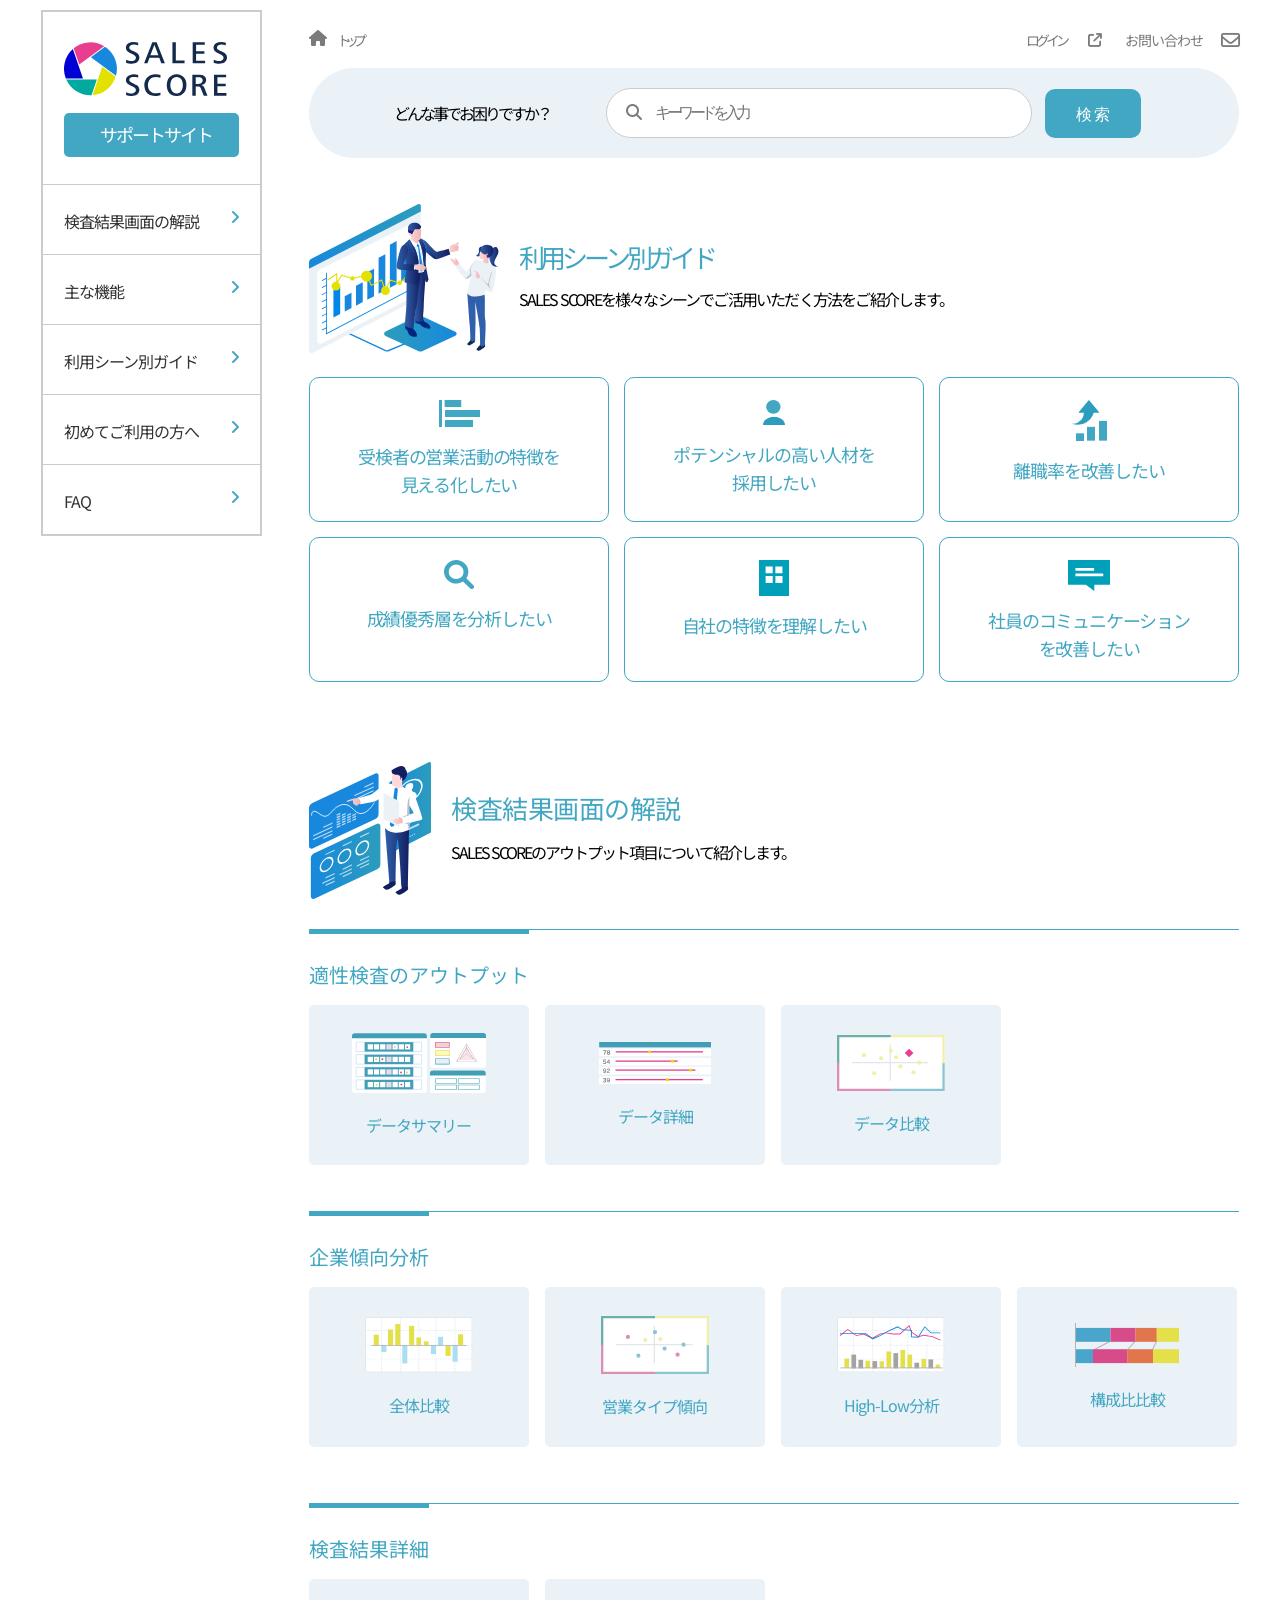
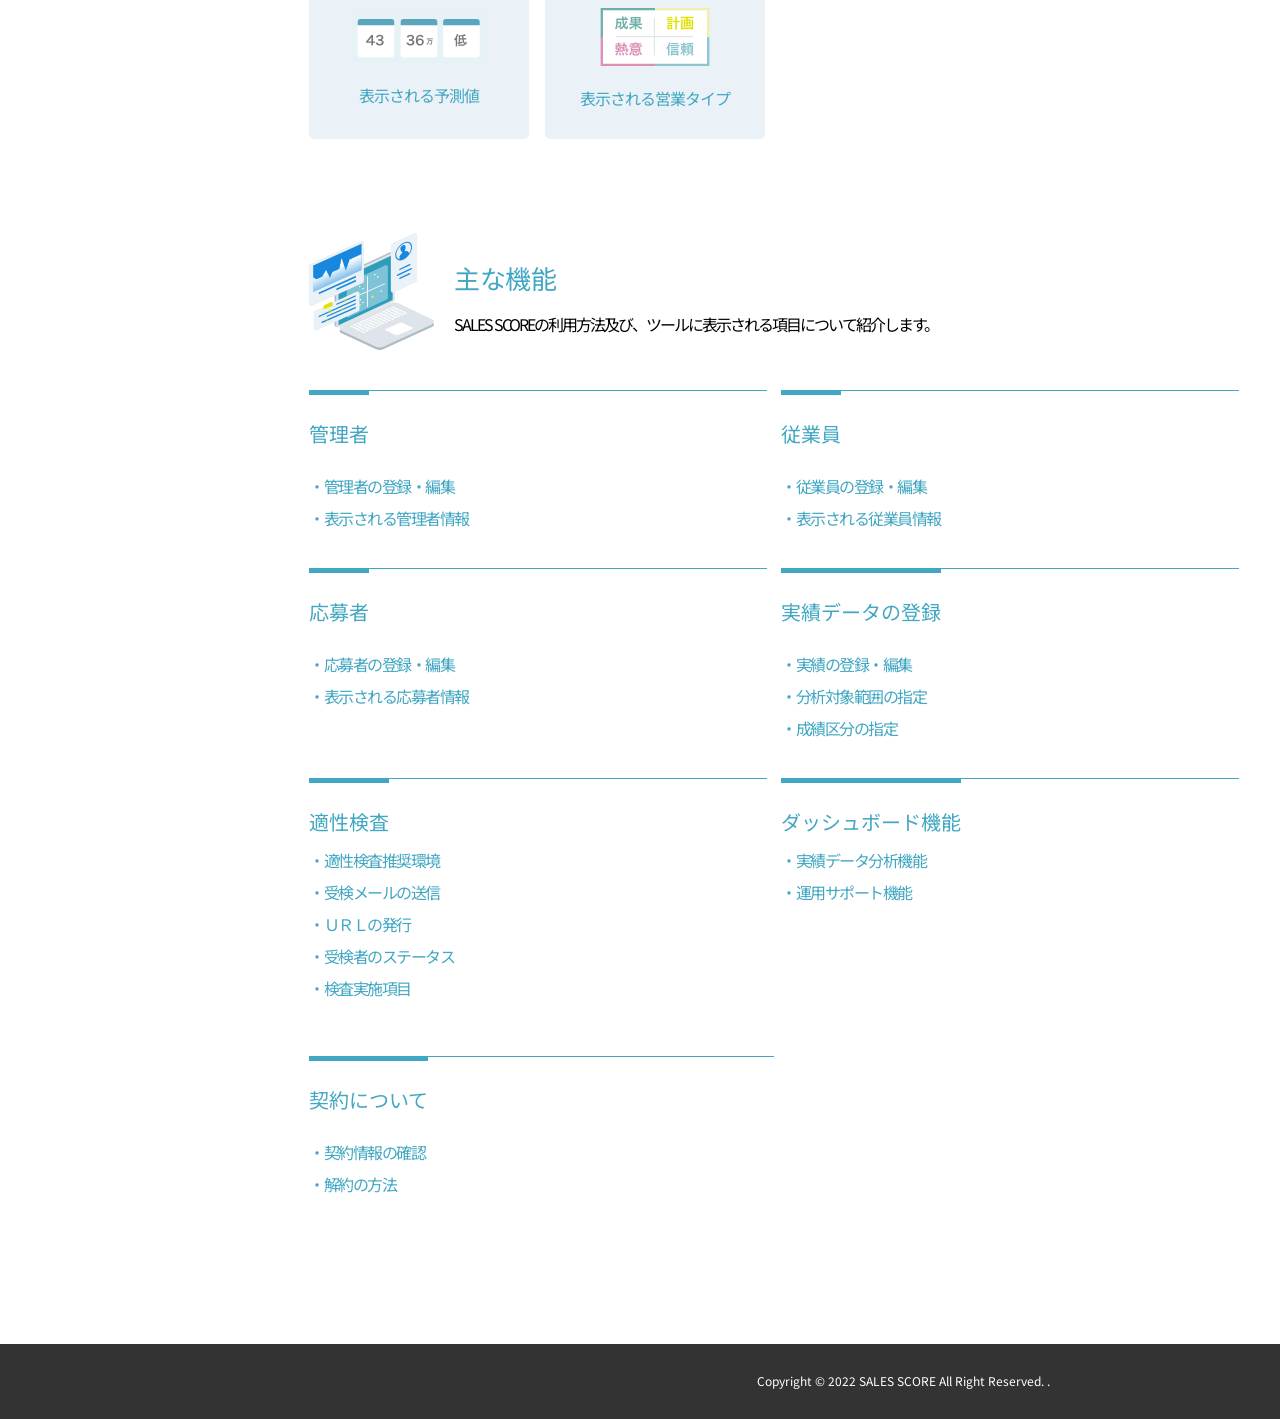
==== commit 1c79b0d8: "finish test" ====
--- a/lamvuthanhtai/index.html
+++ b/lamvuthanhtai/index.html
@@ -353,7 +353,7 @@
                         <div class="info__row">
                             <div class="info__cover">
                                 <h5 class="info__title">適性検査</h5>
-                                <ul class="info__list">
+                                <ul class="info__list info__list--fix">
                                     <li class="info__item">・適性検査推奨環境</li>
                                     <li class="info__item">・受検メールの送信</li>
                                     <li class="info__item">・ＵＲＬの発行</li>
@@ -363,13 +363,13 @@
                             </div>
                             <div class="info__cover">
                                 <h5 class="info__title">ダッシュボード機能</h5>
-                                <ul class="info__list">
+                                <ul class="info__list info__list--fix">
                                     <li class="info__item">・実績データ分析機能</li>
                                     <li class="info__item">・運用サポート機能</li>
                                 </ul>
                             </div>
                         </div>
-                        <div class="info__row">
+                        <div class="info__row info__row--fix">
                             <div class="info__cover">
                                 <h5 class="info__title">契約について</h5>
                                 <ul class="info__list">
@@ -388,6 +388,7 @@
             </div>
         </footer>
     </div>
+    <!-- link js file -->
     <script src="./assets/js/breadcrumb.js"></script>
 </body>
 
--- a/lamvuthanhtai/assets/css/base.css
+++ b/lamvuthanhtai/assets/css/base.css
@@ -23,25 +23,21 @@
 
 /* Reset CSS */
 
-/* Box-sizing border-box cho tất cả các phần tử */
 *, *::before, *::after {
   box-sizing: border-box;
   margin: 0;
   padding: 0;
 }
 
-/* Loại bỏ đường viền cho các phần tử */
 button, input, select, textarea {
   border: none;
   background: none;
 }
 
-/* Thiết lập font chung và kích thước chữ mặc định */
 body {
   font-family: var(--ff-main);
 }
 
-/* Loại bỏ định dạng mặc định của danh sách và đường gạch chân của liên kết */
 ul, ol {
   list-style: none;
 }
@@ -50,7 +46,6 @@
   text-decoration: none;
 }
 
-/* Thêm thuộc tính cursor pointer cho các phần tử có thể tương tác */
 a, button {
   cursor: pointer;
 }
--- a/lamvuthanhtai/assets/css/style.css
+++ b/lamvuthanhtai/assets/css/style.css
@@ -41,12 +41,12 @@
 }
 
 .navbar__move {
-    width: 174px;
+    width: 175px;
     border-radius: 5px;
     text-align: center;
     letter-spacing: -2px;
     font-size: var(--fs-18);
-    padding: 8px 0px 11px 8px;
+    padding: 8px 0px 10px 8px;
     color: var(--white-color);
     background-color: var(--main-color);
 }
@@ -120,6 +120,7 @@
     padding: 12px 30px;
 }
 
+
 .nav__mobile--link {
     display: flex;
     align-items: center;
@@ -183,6 +184,7 @@
 .header__login {
     gap: 22px;
     display: flex;
+    align-items: center;
     letter-spacing: -4px;
     font-size: var(--fs-14);
     color: var(--icon-color);
@@ -195,6 +197,7 @@
 .header__mail {
     gap: 18px;
     display: flex;
+    align-items: center;
     letter-spacing: -1px;
     font-size: var(--fs-14);
     color: var(--icon-color);
@@ -459,6 +462,10 @@
     flex-direction: row;
 }
 
+.info__row--fix {
+    margin-top: 18px;
+}
+
 .info__cover {
     width: 50%;
     position: relative;
@@ -479,6 +486,10 @@
   line-height: 32px;
 }
 
+.info__list--fix {
+    margin-top: -14px;
+}
+
 .info__item {
    letter-spacing: -1.5px;
 }
